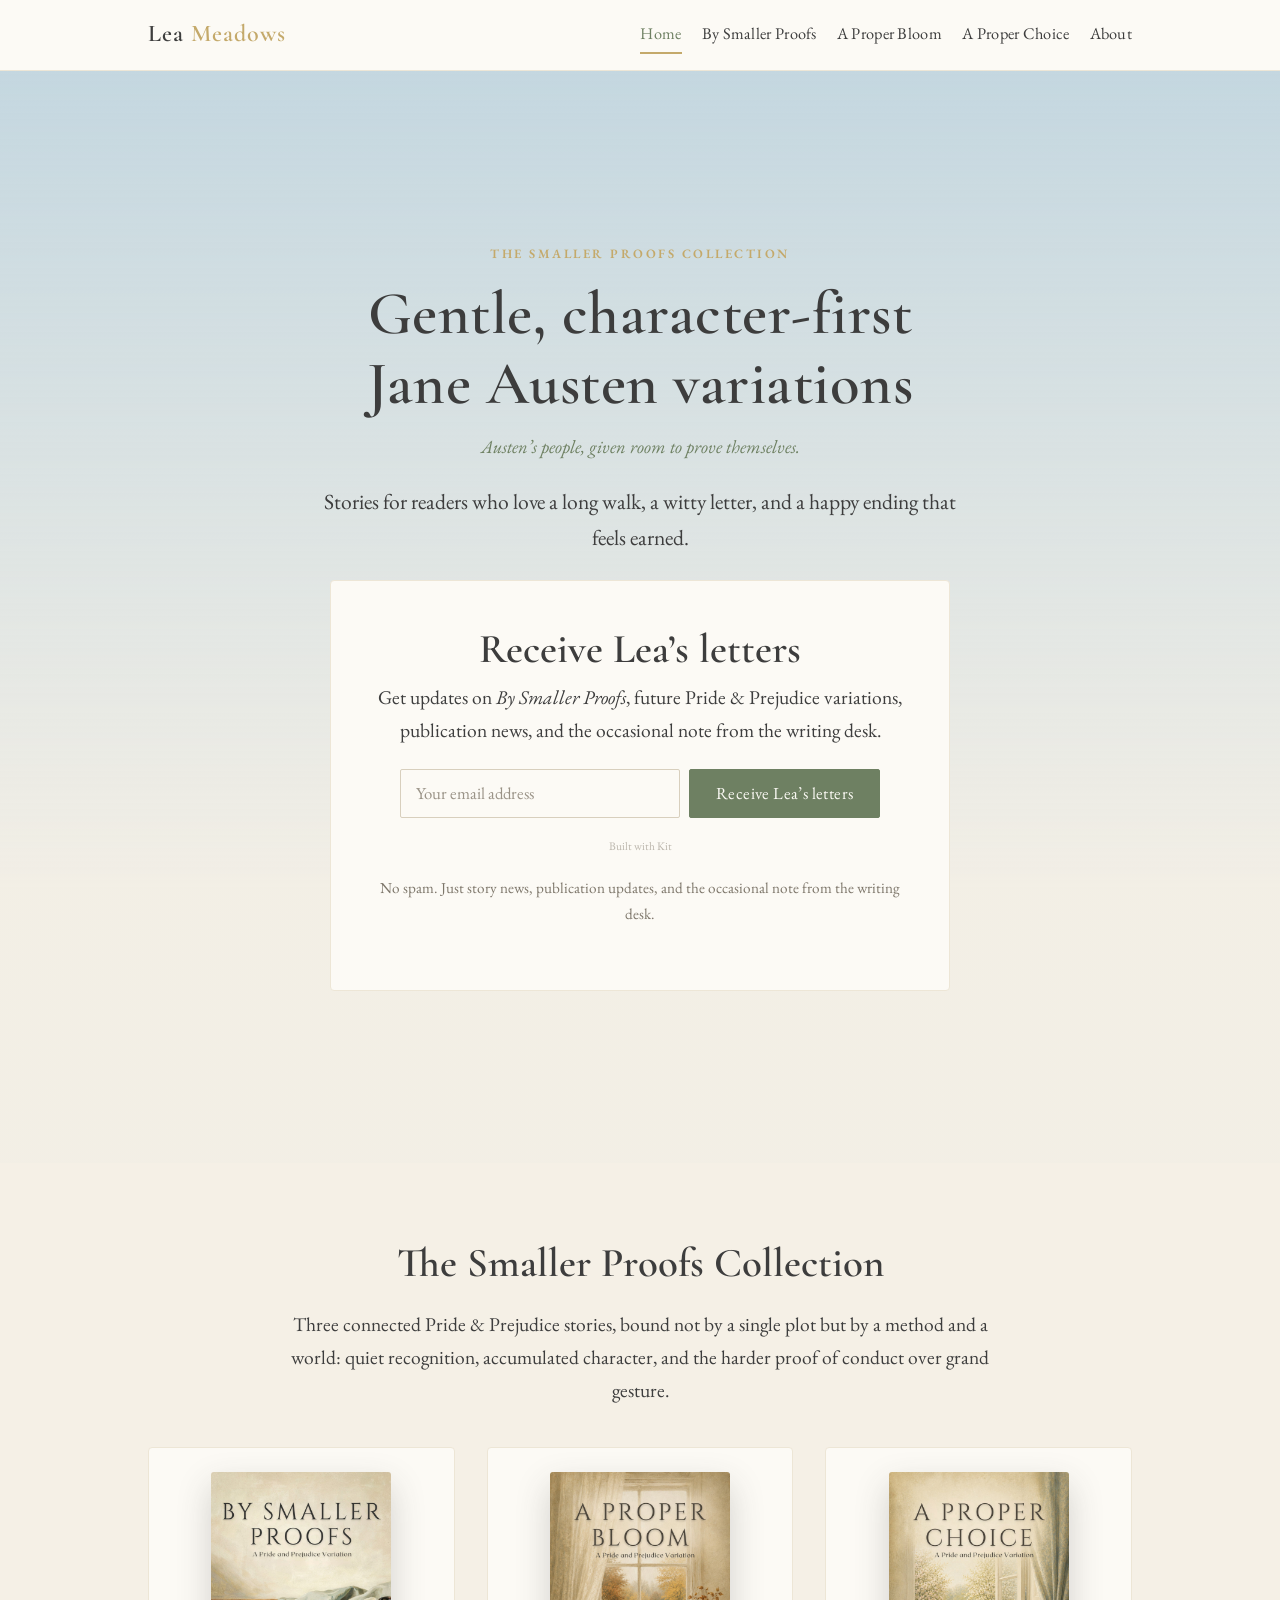
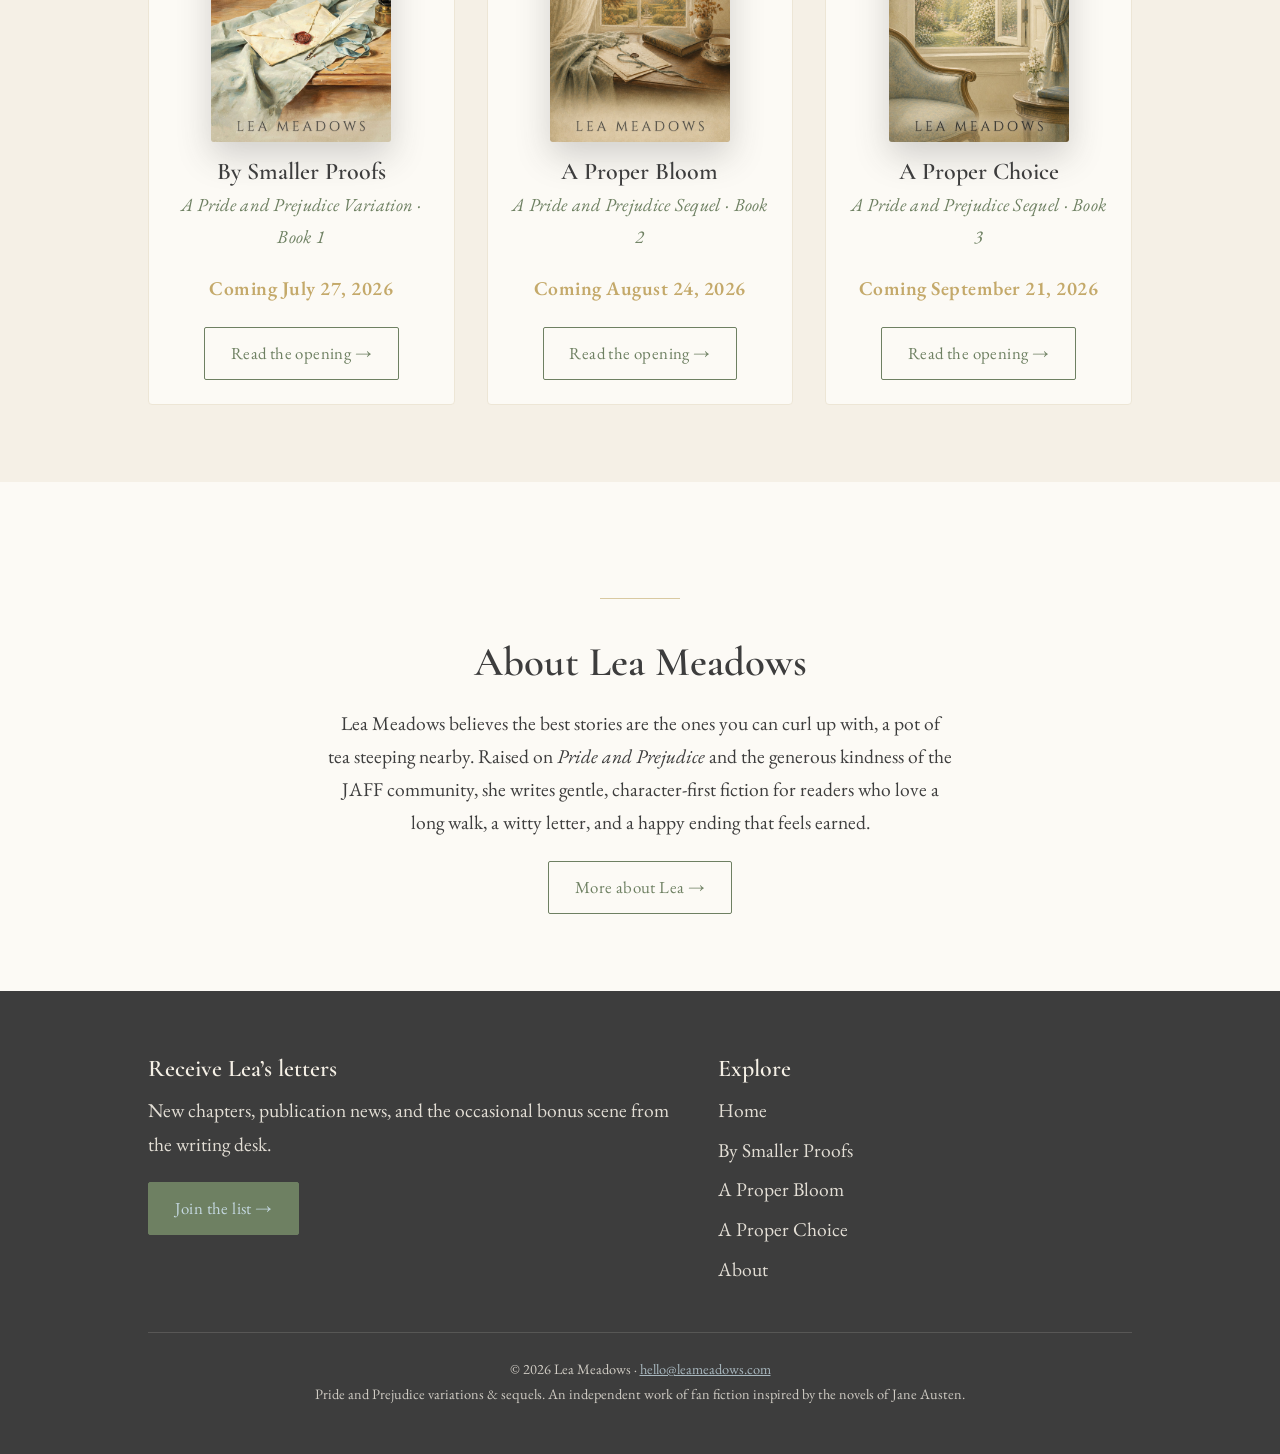
==== index.html @ 725ed4fb "Add files via upload" ====
<!DOCTYPE html>
<html lang="en">
<head>
  <meta charset="utf-8">
  <meta name="viewport" content="width=device-width, initial-scale=1">
  <title>Lea Meadows — Gentle Jane Austen Variations</title>
  <meta name="description" content="Lea Meadows writes gentle, character-first Pride &amp; Prejudice variations. The Smaller Proofs Collection. Join the readers' list for publication news.">
  <link rel="preconnect" href="https://fonts.googleapis.com">
  <link rel="preconnect" href="https://fonts.gstatic.com" crossorigin>
  <link href="https://fonts.googleapis.com/css2?family=Cormorant+Garamond:ital,wght@0,500;0,600;1,500&family=EB+Garamond:ital,wght@0,400;0,600;1,400&display=swap" rel="stylesheet">
  <link rel="stylesheet" href="css/style.css">
</head>
<body>

  <!-- ===== HEADER (same on every page) ===== -->
  <header class="site-header">
    <nav class="nav">
      <a class="brand-mark" href="index.html">Lea <span>Meadows</span></a>
      <div class="nav-links">
        <a href="index.html" aria-current="page">Home</a>
        <a href="by-smaller-proofs.html">By Smaller Proofs</a>
        <a href="a-proper-bloom.html">A Proper Bloom</a>
        <a href="a-proper-choice.html">A Proper Choice</a>
        <a href="about.html">About</a>
      </div>
    </nav>
  </header>

  <!-- ===== HERO + NEWSLETTER SIGNUP ===== -->
  <section class="hero">
    <div class="wrap">
      <p class="series-label">The Smaller Proofs Collection</p>
      <h1>Gentle, character-first<br>Jane Austen variations</h1>
      <p class="tagline">Austen&rsquo;s people, given room to prove themselves.</p>
      <p class="lede">Stories for readers who love a long walk, a witty letter, and a happy ending that feels earned.</p>

      <div class="signup" id="join">
        <h2>Receive Lea&rsquo;s letters</h2>
        <p>Get updates on <em>By Smaller Proofs</em>, future Pride &amp; Prejudice variations, publication news, and the occasional note from the writing desk.</p>

        <!-- ===== KIT SIGNUP FORM =====
             This loads your real Kit form (email field + button).
             To swap to a different Kit form later, change the two
             "fcd87c6b3b" values below to your new form's ID. -->
        <form action="https://app.kit.com/forms/9603791/subscriptions"
              class="seva-form formkit-form lea-form" method="post"
              data-sv-form="9603791" data-uid="089a5491f1" data-format="inline" data-version="5"
              data-options="{&quot;settings&quot;:{&quot;after_subscribe&quot;:{&quot;action&quot;:&quot;message&quot;,&quot;success_message&quot;:&quot;Success! Now check your email to confirm your subscription.&quot;,&quot;redirect_url&quot;:&quot;&quot;},&quot;recaptcha&quot;:{&quot;enabled&quot;:false}},&quot;version&quot;:&quot;5&quot;}">
          <ul class="formkit-alert formkit-alert-error" data-element="errors" data-group="alert"></ul>
          <div class="lea-form-row" data-element="fields" data-stacked="false">
            <input class="lea-input formkit-input" name="email_address" aria-label="Email address" placeholder="Your email address" required type="email">
            <button data-element="submit" class="btn btn-primary lea-submit">
              <div class="formkit-spinner"><div></div><div></div><div></div></div>
              <span>Receive Lea&rsquo;s letters</span>
            </button>
          </div>
          <div class="formkit-powered-by-convertkit-container">
            <a href="https://kit.com/features/forms?utm_campaign=poweredby&amp;utm_content=form&amp;utm_medium=referral&amp;utm_source=dynamic" data-element="powered-by" class="formkit-powered-by-convertkit" data-variant="dark" target="_blank" rel="nofollow noopener">Built with Kit</a>
          </div>
        </form>

        <p class="signup-fallback small">
          No spam. Just story news, publication updates, and the occasional note from the writing desk.
        </p>
      </div>
    </div>
  </section>

  <!-- ===== THE BOOKS ===== -->
  <section>
    <div class="wrap center">
      <h2>The Smaller Proofs Collection</h2>
      <p class="narrow" style="margin:0 auto 2.5rem;">Three connected Pride &amp; Prejudice stories, bound not by a single plot but by a method and a world: quiet recognition, accumulated character, and the harder proof of conduct over grand gesture.</p>

      <div class="book-grid">

        <!-- Book 1 -->
        <article class="book-card">
          <img class="cover" src="images/by-smaller-proofs.jpg" alt="By Smaller Proofs cover">
          <h3>By Smaller Proofs</h3>
          <p class="subtitle">A Pride and Prejudice Variation &middot; Book 1</p>
          <p class="pub-status">Coming July 27, 2026</p>
          <a class="btn btn-outline" href="by-smaller-proofs.html">Read the opening &rarr;</a>
        </article>

        <!-- Book 2 -->
        <article class="book-card">
          <img class="cover" src="images/a-proper-bloom.jpg" alt="A Proper Bloom cover">
          <h3>A Proper Bloom</h3>
          <p class="subtitle">A Pride and Prejudice Sequel &middot; Book 2</p>
          <p class="pub-status">Coming August 24, 2026</p>
          <a class="btn btn-outline" href="a-proper-bloom.html">Read the opening &rarr;</a>
        </article>

        <!-- Book 3 -->
        <article class="book-card">
          <img class="cover" src="images/a-proper-choice.jpg" alt="A Proper Choice cover">
          <h3>A Proper Choice</h3>
          <p class="subtitle">A Pride and Prejudice Sequel &middot; Book 3</p>
          <p class="pub-status">Coming September 21, 2026</p>
          <a class="btn btn-outline" href="a-proper-choice.html">Read the opening &rarr;</a>
        </article>

      </div>
    </div>
  </section>

  <!-- ===== ABOUT TEASER ===== -->
  <section style="background:var(--white);">
    <div class="wrap narrow center">
      <hr class="rule">
      <h2>About Lea Meadows</h2>
      <p>Lea Meadows believes the best stories are the ones you can curl up with, a pot of tea steeping nearby. Raised on <em>Pride and Prejudice</em> and the generous kindness of the JAFF community, she writes gentle, character-first fiction for readers who love a long walk, a witty letter, and a happy ending that feels earned.</p>
      <a class="btn btn-outline" href="about.html">More about Lea &rarr;</a>
    </div>
  </section>

  <!-- ===== FOOTER (same on every page) ===== -->
  <footer class="site-footer">
    <div class="wrap">
      <div class="footer-grid">
        <div class="footer-signup">
          <h3 style="color:var(--cream);">Receive Lea&rsquo;s letters</h3>
          <p style="opacity:0.9;">New chapters, publication news, and the occasional bonus scene from the writing desk.</p>
          <a class="btn btn-primary" href="#join">Join the list &rarr;</a>
        </div>
        <nav class="footer-nav" aria-label="Footer">
          <h3 style="color:var(--cream);">Explore</h3>
          <a href="index.html">Home</a>
          <a href="by-smaller-proofs.html">By Smaller Proofs</a>
          <a href="a-proper-bloom.html">A Proper Bloom</a>
          <a href="a-proper-choice.html">A Proper Choice</a>
          <a href="about.html">About</a>
        </nav>
      </div>
      <div class="footer-base">
        <p>&copy; 2026 Lea Meadows &middot; <a href="mailto:hello@leameadows.com">hello@leameadows.com</a><br>
        Pride and Prejudice variations &amp; sequels. An independent work of fan fiction inspired by the novels of Jane Austen.</p>
      </div>
    </div>
  </footer>

  <!-- Kit form handler: lets the signup submit in-place and show the success message -->
  <script src="https://f.convertkit.com/ckjs/ck.5.js"></script>
</body>
</html>
---- css/style.css ----
/* ============================================================
   Lea Meadows — The Smaller Proofs Collection
   Brand stylesheet. Edit colours/fonts here once; every page
   updates. Palette + type come from the JAFF brand guide.
   ============================================================ */

:root {
  --pale-blue:  #C4D7E0;
  --cream:      #F5F0E6;
  --cream-deep: #EDE6D6;
  --sage:       #8B9E7E;
  --sage-dark:  #6E8062;
  --gold:       #C4A96A;
  --charcoal:   #3D3D3D;
  --rose:       #C9A0A0;
  --white:      #FCFAF5;

  --serif-display: "Cormorant Garamond", "EB Garamond", Georgia, serif;
  --serif-body:    "EB Garamond", Georgia, "Times New Roman", serif;

  --maxw: 1080px;
  --pad: clamp(1.25rem, 4vw, 3rem);
}

* { box-sizing: border-box; }

html { scroll-behavior: smooth; }

body {
  margin: 0;
  font-family: var(--serif-body);
  font-size: 1.22rem;
  line-height: 1.7;
  color: var(--charcoal);
  background: var(--cream);
  -webkit-font-smoothing: antialiased;
}

/* ---------- Typography ---------- */
h1, h2, h3 {
  font-family: var(--serif-display);
  font-weight: 600;
  line-height: 1.15;
  color: var(--charcoal);
  margin: 0 0 0.5em;
}
h1 { font-size: clamp(2.4rem, 5vw, 3.8rem); letter-spacing: 0.5px; }
h2 { font-size: clamp(1.8rem, 3.2vw, 2.6rem); }
h3 { font-size: 1.5rem; }

p { margin: 0 0 1.1em; }

a { color: var(--sage-dark); }

.subtitle {
  font-style: italic;
  font-size: 1.15rem;
  color: var(--sage-dark);
  letter-spacing: 0.3px;
}
.series-label {
  text-transform: uppercase;
  letter-spacing: 2.5px;
  font-size: 0.8rem;
  color: var(--gold);
  font-family: var(--serif-body);
  font-weight: 600;
}

/* ---------- Layout helpers ---------- */
.wrap { max-width: var(--maxw); margin: 0 auto; padding-left: var(--pad); padding-right: var(--pad); }
.narrow { max-width: 720px; }
section { padding: clamp(2.5rem, 6vw, 5rem) 0; }
.center { text-align: center; }
hr.rule { border: 0; border-top: 1px solid var(--gold); max-width: 80px; margin: 2.5rem auto; opacity: 0.6; }

/* ---------- Header / nav ---------- */
.site-header {
  background: var(--white);
  border-bottom: 1px solid var(--cream-deep);
  position: sticky; top: 0; z-index: 50;
}
.nav {
  display: flex; align-items: center; justify-content: space-between;
  flex-wrap: wrap; gap: 0.5rem 1.5rem;
  max-width: var(--maxw); margin: 0 auto;
  padding: 0.9rem var(--pad);
}
.brand-mark {
  font-family: var(--serif-display);
  font-size: 1.5rem; font-weight: 600; letter-spacing: 1px;
  color: var(--charcoal); text-decoration: none; white-space: nowrap;
}
.brand-mark span { color: var(--gold); }
.nav-links { display: flex; flex-wrap: wrap; gap: 0.25rem 1.25rem; align-items: center; }
.nav-links a {
  color: var(--charcoal); text-decoration: none;
  font-size: 1.02rem; letter-spacing: 0.3px;
  padding: 0.25rem 0; border-bottom: 2px solid transparent;
}
.nav-links a:hover, .nav-links a[aria-current="page"] {
  border-bottom-color: var(--gold); color: var(--sage-dark);
}

/* ---------- Hero ---------- */
.hero {
  background:
    linear-gradient(180deg, rgba(196,215,224,0.45), rgba(245,240,230,0.95) 75%),
    var(--pale-blue);
  text-align: center;
}
.hero .wrap { padding-top: clamp(3rem, 8vw, 6rem); padding-bottom: clamp(3rem, 8vw, 6rem); }
.hero h1 { margin-bottom: 0.2em; }
.lede { font-size: 1.35rem; max-width: 640px; margin: 0 auto 1.5rem; }
.tagline { font-style: italic; color: var(--sage-dark); font-size: 1.15rem; }

/* ---------- Buttons ---------- */
.btn {
  display: inline-block; cursor: pointer;
  font-family: var(--serif-body); font-size: 1.05rem; letter-spacing: 0.4px;
  padding: 0.7rem 1.6rem; border-radius: 2px; text-decoration: none;
  border: 1.5px solid var(--sage-dark);
  transition: all 0.15s ease;
}
.btn-primary { background: var(--sage-dark); color: var(--white); }
.btn-primary:hover { background: var(--charcoal); border-color: var(--charcoal); }
.btn-outline { background: transparent; color: var(--sage-dark); }
.btn-outline:hover { background: var(--sage-dark); color: var(--white); }
.btn-disabled {
  background: var(--cream-deep); color: #9a9387; border-color: #d8cfbd;
  cursor: default; pointer-events: none;
}

/* ---------- Newsletter signup block ---------- */
.signup {
  background: var(--white);
  border: 1px solid var(--cream-deep);
  border-radius: 4px;
  padding: clamp(1.8rem, 4vw, 2.8rem);
  max-width: 620px; margin: 0 auto; text-align: center;
}
.signup h2 { margin-bottom: 0.2em; }
.signup .small { font-size: 0.95rem; color: #7d766a; margin-top: 1rem; }
.signup-fallback { font-size: 0.98rem; }

/* ---------- Custom-styled Kit form (posts straight into Kit) ---------- */
.lea-form { max-width: 480px; margin: 1.25rem auto 0.4rem; text-align: left; }
.lea-form-row { display: flex; gap: 0.6rem; flex-wrap: wrap; }
.lea-input {
  flex: 1 1 230px; font-family: var(--serif-body); font-size: 1.05rem;
  padding: 0.72rem 0.95rem; border: 1.5px solid #d8cfbd; border-radius: 2px;
  background: var(--white); color: var(--charcoal); line-height: 1.4;
}
.lea-input::placeholder { color: #9a9387; }
.lea-input:focus { outline: none; border-color: var(--sage-dark); }
.lea-submit { flex: 0 0 auto; cursor: pointer; }
/* error + success messages Kit injects */
.formkit-alert { list-style: none; margin: 0 0 0.8rem; padding: 0.6rem 0.85rem; border-radius: 2px; font-size: 0.98rem; }
.formkit-alert:empty { display: none; }
.formkit-alert-error { color: #b3402a; background: #fbeae5; border: 1px solid #e9b9ab; }
.formkit-alert-success { color: var(--sage-dark); background: #eef2ea; border: 1px solid #cdd8c4; text-align: center; }
.lea-form .formkit-spinner { display: none; }
.formkit-powered-by-convertkit-container { margin: 0.6rem 0 0; text-align: center; }
.formkit-powered-by-convertkit { font-size: 0.72rem; color: #9a9387; text-decoration: none; opacity: 0.65; }
.formkit-powered-by-convertkit:hover { opacity: 1; }

/* ---------- Book layout ---------- */
.book-hero { display: grid; grid-template-columns: 300px 1fr; gap: clamp(1.5rem, 4vw, 3rem); align-items: start; }
@media (max-width: 720px) { .book-hero { grid-template-columns: 1fr; justify-items: center; text-align: center; } }

.cover {
  width: 300px; max-width: 100%; aspect-ratio: 2 / 3;
  border-radius: 3px; box-shadow: 0 14px 34px rgba(61,61,61,0.22);
  object-fit: cover; background: var(--pale-blue); display: block;
}
/* placeholder cover when no image yet */
.cover-placeholder {
  width: 300px; max-width: 100%; aspect-ratio: 2 / 3;
  border-radius: 3px; box-shadow: 0 14px 34px rgba(61,61,61,0.18);
  background: linear-gradient(160deg, var(--pale-blue), var(--cream) 60%, var(--sage) 140%);
  display: flex; flex-direction: column; align-items: center; justify-content: center;
  text-align: center; padding: 1.5rem; color: var(--charcoal);
}
.cover-placeholder .cp-title { font-family: var(--serif-display); font-size: 1.7rem; line-height: 1.1; }
.cover-placeholder .cp-sub { font-style: italic; font-size: 0.95rem; margin-top: 0.6rem; color: var(--sage-dark); }
.cover-placeholder .cp-author { letter-spacing: 1.5px; font-size: 0.85rem; margin-top: auto; text-transform: uppercase; }

.pub-status { color: var(--gold); font-weight: 600; letter-spacing: 0.5px; }

/* retailer buttons row */
.buy-row { display: flex; flex-wrap: wrap; gap: 0.7rem; margin: 1.2rem 0; }

/* book cards grid (home) */
.book-grid { display: grid; grid-template-columns: repeat(auto-fit, minmax(240px, 1fr)); gap: 2rem; }
.book-card {
  background: var(--white); border: 1px solid var(--cream-deep); border-radius: 4px;
  padding: 1.5rem; text-align: center; display: flex; flex-direction: column; align-items: center;
}
.book-card .cover, .book-card .cover-placeholder { width: 180px; margin-bottom: 1rem; }
.book-card h3 { margin-bottom: 0.15em; }

/* ---------- Chapter reading ---------- */
.chapter-nav { display: flex; flex-wrap: wrap; gap: 0.5rem 1.5rem; margin: 1.5rem 0; font-size: 1.05rem; }
.reading { max-width: 680px; margin: 0 auto; }
.reading h2 { text-align: center; margin-top: 2.5rem; }
.reading article p:first-of-type::first-letter {
  font-family: var(--serif-display); font-size: 3.2rem; line-height: 0.8;
  float: left; padding: 0.1em 0.1em 0 0; color: var(--sage-dark);
}
.chapter-break { text-align: center; color: var(--gold); letter-spacing: 4px; margin: 2.5rem 0; }

/* ---------- About ---------- */
.about-grid { display: grid; grid-template-columns: 260px 1fr; gap: clamp(1.5rem, 4vw, 3rem); align-items: start; }
@media (max-width: 700px) { .about-grid { grid-template-columns: 1fr; justify-items: center; text-align: center; } }
.portrait {
  width: 260px; max-width: 100%; aspect-ratio: 3 / 4; object-fit: cover; object-position: 50% 22%;
  border-radius: 4px; box-shadow: 0 12px 30px rgba(61,61,61,0.2); background: var(--pale-blue);
}
/* shown only if the headshot file isn't added yet */
.portrait-ph {
  display: flex; align-items: center; justify-content: center; text-align: center;
  font-family: var(--serif-display); font-size: 1.5rem; color: var(--charcoal);
  background: linear-gradient(160deg, var(--pale-blue), var(--cream) 70%);
  padding: 1rem;
}

/* ---------- Footer ---------- */
.site-footer {
  background: var(--charcoal); color: var(--cream);
  padding: clamp(2.5rem, 5vw, 4rem) 0 2rem;
}
.site-footer a { color: var(--pale-blue); }
.footer-grid { display: grid; grid-template-columns: 1.3fr 1fr; gap: 2rem; }
@media (max-width: 640px) { .footer-grid { grid-template-columns: 1fr; } }
.footer-signup .kit-embed { margin-top: 0.75rem; }
.footer-nav a { display: block; color: var(--cream); text-decoration: none; margin-bottom: 0.4rem; opacity: 0.9; }
.footer-nav a:hover { opacity: 1; text-decoration: underline; }
.footer-base { border-top: 1px solid rgba(245,240,230,0.18); margin-top: 2.5rem; padding-top: 1.5rem; font-size: 0.9rem; opacity: 0.8; text-align: center; }
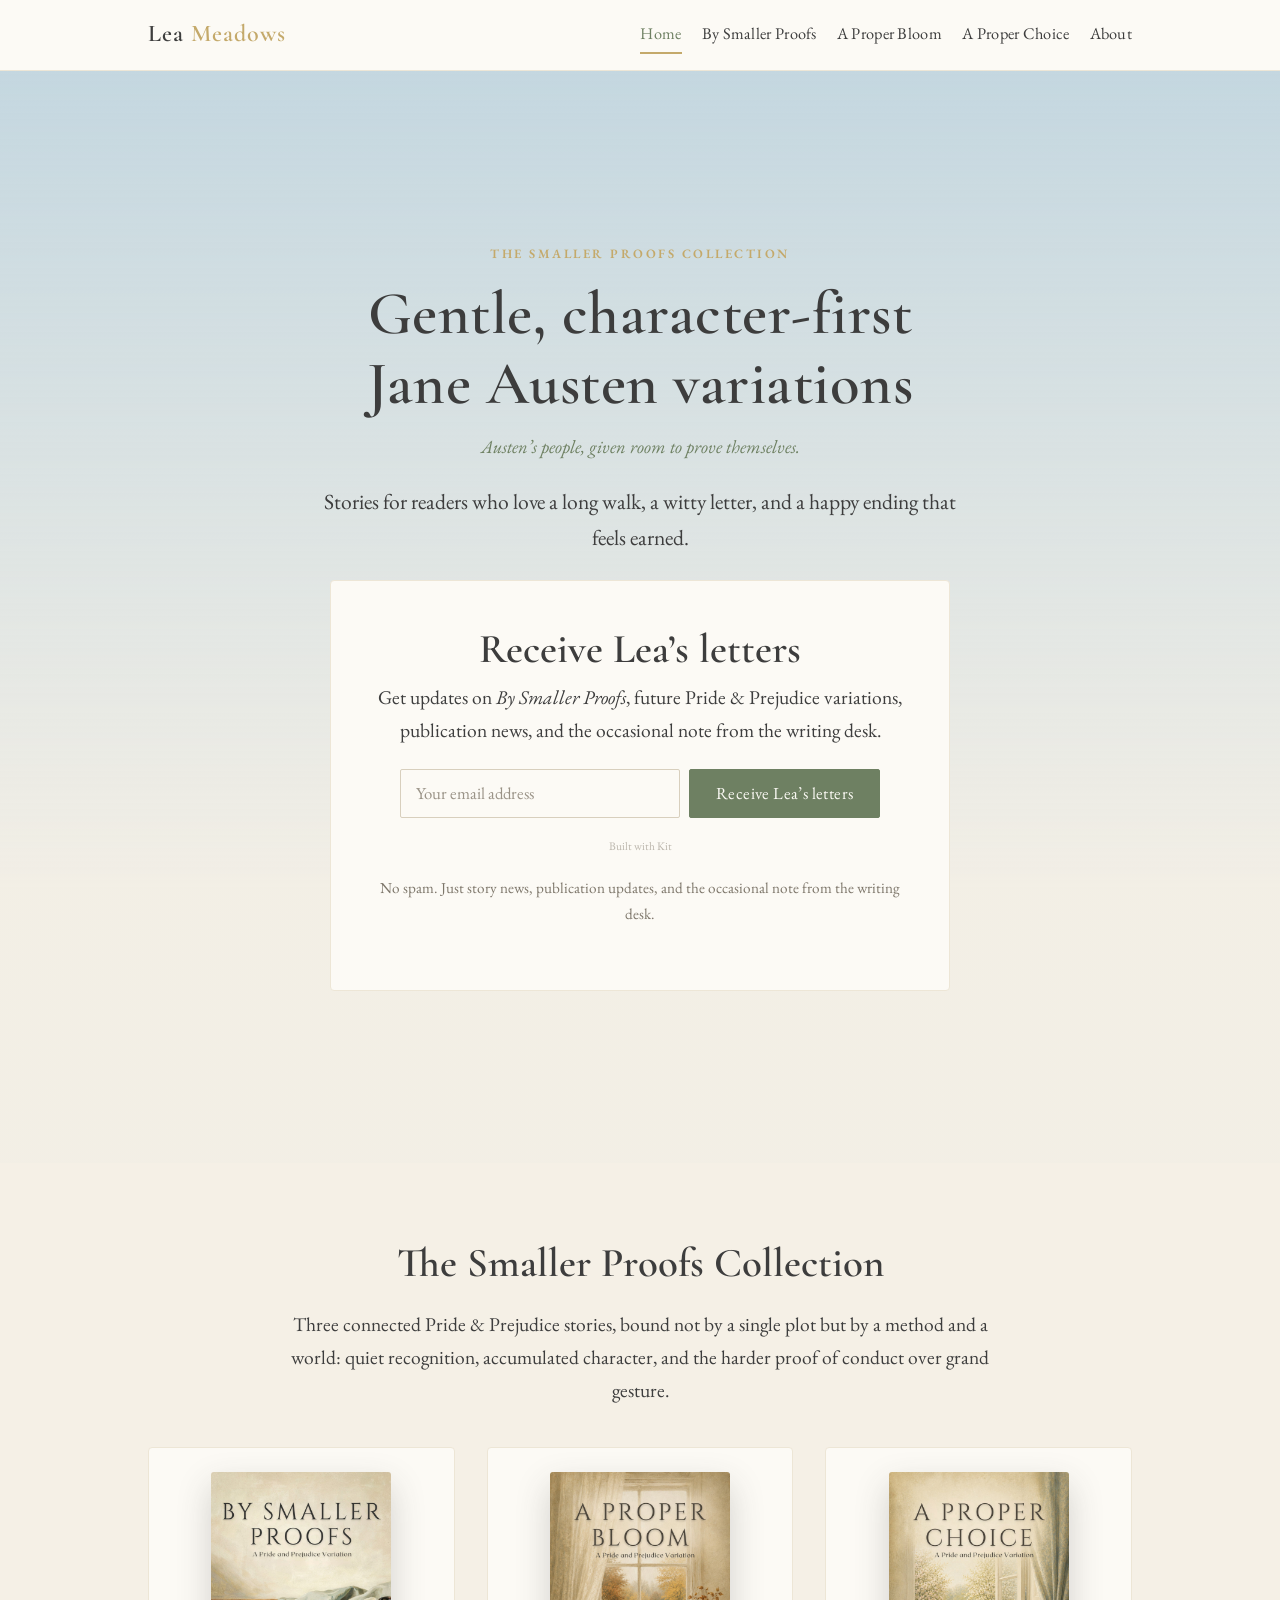
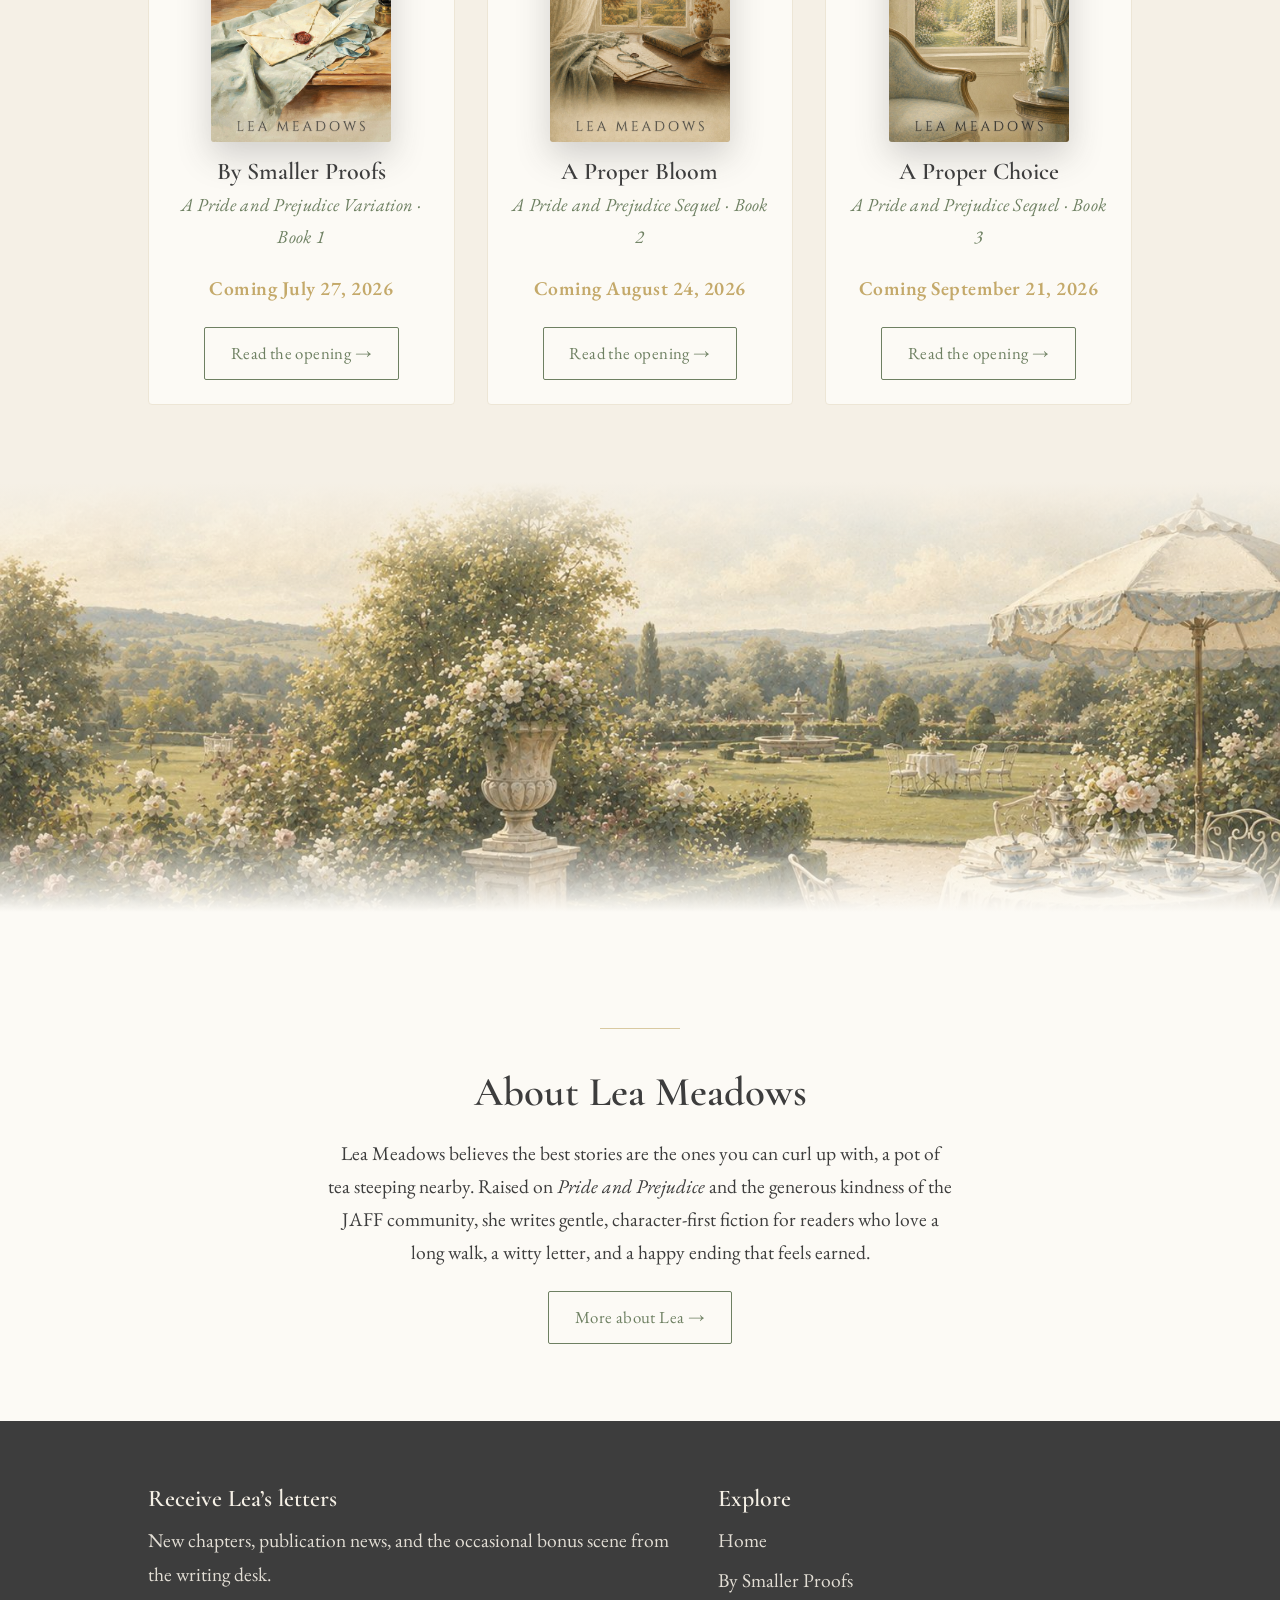
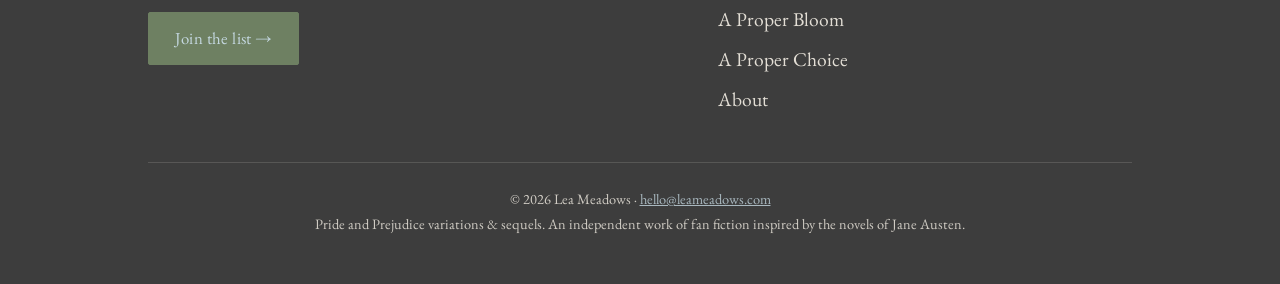
==== commit 464297f6: "new index image, chapters" ====
--- a/index.html
+++ b/index.html
@@ -105,6 +105,9 @@
     </div>
   </section>
 
+  <!-- ===== ATMOSPHERIC BAND ===== -->
+  <section class="home-band" role="img" aria-label="An English garden laid for tea"></section>
+
   <!-- ===== ABOUT TEASER ===== -->
   <section style="background:var(--white);">
     <div class="wrap narrow center">
--- a/css/style.css
+++ b/css/style.css
@@ -236,3 +236,19 @@
 .footer-nav a { display: block; color: var(--cream); text-decoration: none; margin-bottom: 0.4rem; opacity: 0.9; }
 .footer-nav a:hover { opacity: 1; text-decoration: underline; }
 .footer-base { border-top: 1px solid rgba(245,240,230,0.18); margin-top: 2.5rem; padding-top: 1.5rem; font-size: 0.9rem; opacity: 0.8; text-align: center; }
+
+/* ---------- Home atmospheric band ---------- */
+.home-band {
+  position: relative;
+  height: clamp(240px, 36vw, 430px);
+  background-image: url("../images/home-band.jpg");
+  background-size: cover;
+  background-position: center 42%;
+}
+.home-band::after {
+  content: "";
+  position: absolute; inset: 0;
+  background:
+    linear-gradient(to bottom, var(--cream) 0%, rgba(245,240,230,0) 20%, rgba(245,240,230,0) 80%, var(--white) 100%),
+    rgba(245,240,230,0.16);
+}
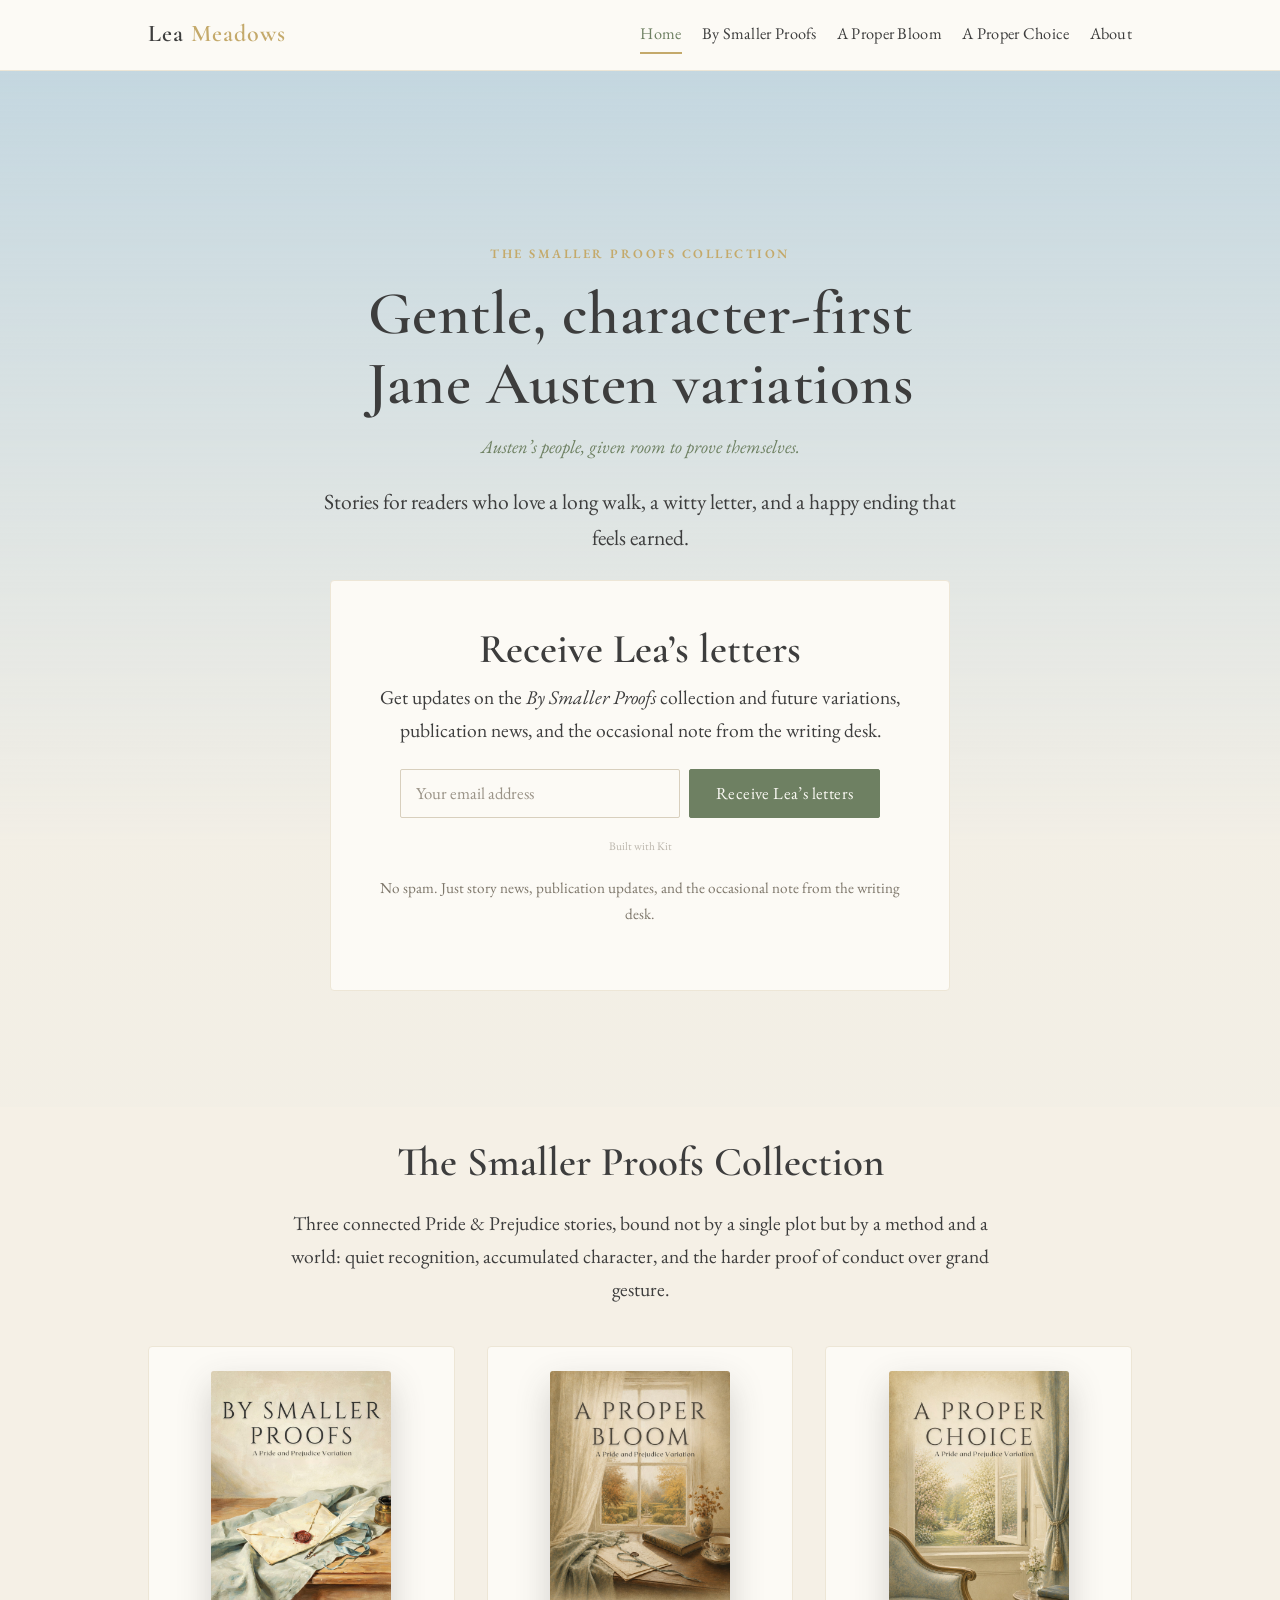
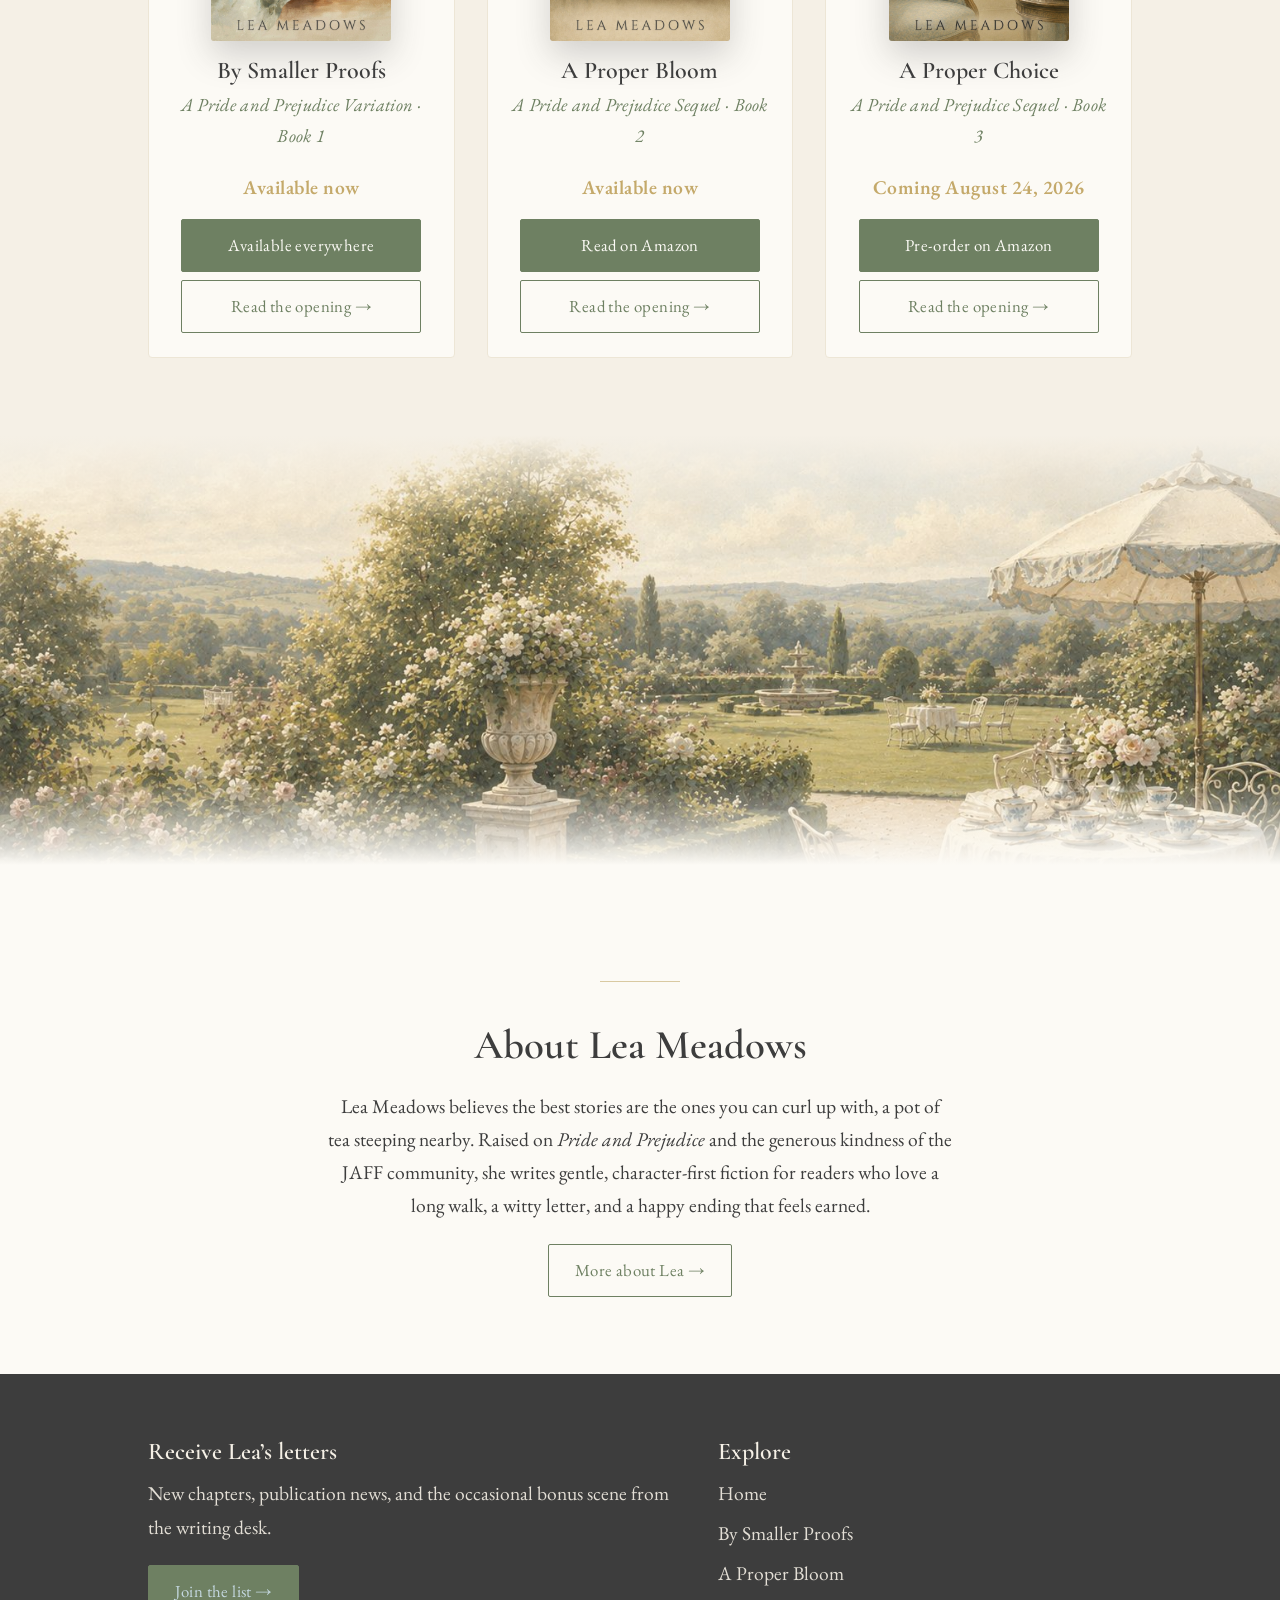
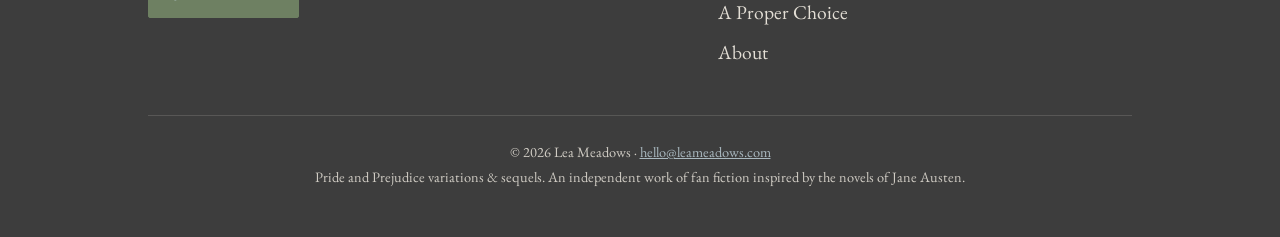
==== commit 5b321436: "updating to show Proper Choice is orderable" ====
--- a/index.html
+++ b/index.html
@@ -9,6 +9,9 @@
   <link rel="preconnect" href="https://fonts.gstatic.com" crossorigin>
   <link href="https://fonts.googleapis.com/css2?family=Cormorant+Garamond:ital,wght@0,500;0,600;1,500&family=EB+Garamond:ital,wght@0,400;0,600;1,400&display=swap" rel="stylesheet">
   <link rel="stylesheet" href="css/style.css">
+  <link rel="icon" href="/favicon.ico" sizes="any">
+  <link rel="icon" type="image/svg+xml" href="/favicon.svg">
+  <link rel="apple-touch-icon" href="/apple-touch-icon.png">
 </head>
 <body>
 
@@ -36,7 +39,7 @@
 
       <div class="signup" id="join">
         <h2>Receive Lea&rsquo;s letters</h2>
-        <p>Get updates on <em>By Smaller Proofs</em>, future Pride &amp; Prejudice variations, publication news, and the occasional note from the writing desk.</p>
+        <p>Get updates on the <em>By Smaller Proofs</em> collection and future variations, publication news, and the occasional note from the writing desk.</p>
 
         <!-- ===== KIT SIGNUP FORM =====
              This loads your real Kit form (email field + button).
@@ -79,7 +82,8 @@
           <img class="cover" src="images/by-smaller-proofs.jpg" alt="By Smaller Proofs cover">
           <h3>By Smaller Proofs</h3>
           <p class="subtitle">A Pride and Prejudice Variation &middot; Book 1</p>
-          <p class="pub-status">Coming July 27, 2026</p>
+          <p class="pub-status">Available now</p>
+          <a class="btn btn-primary" href="https://books2read.com/by-smaller-proofs" target="_blank" rel="noopener">Available everywhere</a>
           <a class="btn btn-outline" href="by-smaller-proofs.html">Read the opening &rarr;</a>
         </article>
 
@@ -88,7 +92,8 @@
           <img class="cover" src="images/a-proper-bloom.jpg" alt="A Proper Bloom cover">
           <h3>A Proper Bloom</h3>
           <p class="subtitle">A Pride and Prejudice Sequel &middot; Book 2</p>
-          <p class="pub-status">Coming August 24, 2026</p>
+          <p class="pub-status">Available now</p>
+          <a class="btn btn-primary" href="https://amzn.to/4ga4e5H" target="_blank" rel="noopener">Read on Amazon</a>
           <a class="btn btn-outline" href="a-proper-bloom.html">Read the opening &rarr;</a>
         </article>
 
@@ -97,7 +102,8 @@
           <img class="cover" src="images/a-proper-choice.jpg" alt="A Proper Choice cover">
           <h3>A Proper Choice</h3>
           <p class="subtitle">A Pride and Prejudice Sequel &middot; Book 3</p>
-          <p class="pub-status">Coming September 21, 2026</p>
+          <p class="pub-status">Coming August 24, 2026</p>
+          <a class="btn btn-primary" href="https://amzn.to/4g9xhot" target="_blank" rel="noopener">Pre-order on Amazon</a>
           <a class="btn btn-outline" href="a-proper-choice.html">Read the opening &rarr;</a>
         </article>
 
--- a/css/style.css
+++ b/css/style.css
@@ -109,7 +109,8 @@
     var(--pale-blue);
   text-align: center;
 }
-.hero .wrap { padding-top: clamp(3rem, 8vw, 6rem); padding-bottom: clamp(3rem, 8vw, 6rem); }
+.hero .wrap { padding-top: clamp(3rem, 8vw, 6rem); padding-bottom: clamp(1.5rem, 4vw, 2.5rem); }
+.hero + section { padding-top: clamp(1.25rem, 3vw, 2rem); }  /* tighter gap under the signup */
 .hero h1 { margin-bottom: 0.2em; }
 .lede { font-size: 1.35rem; max-width: 640px; margin: 0 auto 1.5rem; }
 .tagline { font-style: italic; color: var(--sage-dark); font-size: 1.15rem; }
@@ -198,6 +199,30 @@
 }
 .book-card .cover, .book-card .cover-placeholder { width: 180px; margin-bottom: 1rem; }
 .book-card h3 { margin-bottom: 0.15em; }
+.book-card .pub-status { margin-bottom: 0.4rem; }
+.book-card .btn { margin-top: 0.5rem; width: 100%; max-width: 240px; }
+
+/* end-of-sample "keep reading" + next-in-series cross-sell */
+.keep-reading { max-width: 620px; margin: 0 auto 2.2rem; text-align: center; }
+.keep-reading .series-label { margin-bottom: 0.3rem; }
+.keep-reading h2 { margin: 0 0 0.4rem; }
+.keep-reading > p { margin: 0.4rem auto 0; max-width: 540px; }
+.keep-reading .btn { margin-top: 1.1rem; }
+.keep-reading .free-note { font-size: 0.98rem; color: #7d766a; font-style: italic; margin-top: 1.1rem; }
+.next-up {
+  display: flex; align-items: center; gap: 1.4rem;
+  background: var(--white); border: 1px solid var(--cream-deep); border-radius: 4px;
+  padding: 1.3rem 1.6rem; max-width: 560px; margin: 0 auto;
+}
+.next-up img { width: 80px; flex: 0 0 80px; height: auto; border-radius: 3px; box-shadow: 0 6px 16px rgba(61,61,61,0.20); }
+.next-up .next-body { text-align: left; }
+.next-up .series-label { margin-bottom: 0.2rem; }
+.next-up h3 { margin: 0 0 0.3rem; }
+.next-up .next-body > p { margin: 0 0 0.7rem; font-size: 1.02rem; color: #5f594e; }
+@media (max-width: 560px) {
+  .next-up { flex-direction: column; text-align: center; }
+  .next-up .next-body { text-align: center; }
+}
 
 /* ---------- Chapter reading ---------- */
 .chapter-nav { display: flex; flex-wrap: wrap; gap: 0.5rem 1.5rem; margin: 1.5rem 0; font-size: 1.05rem; }
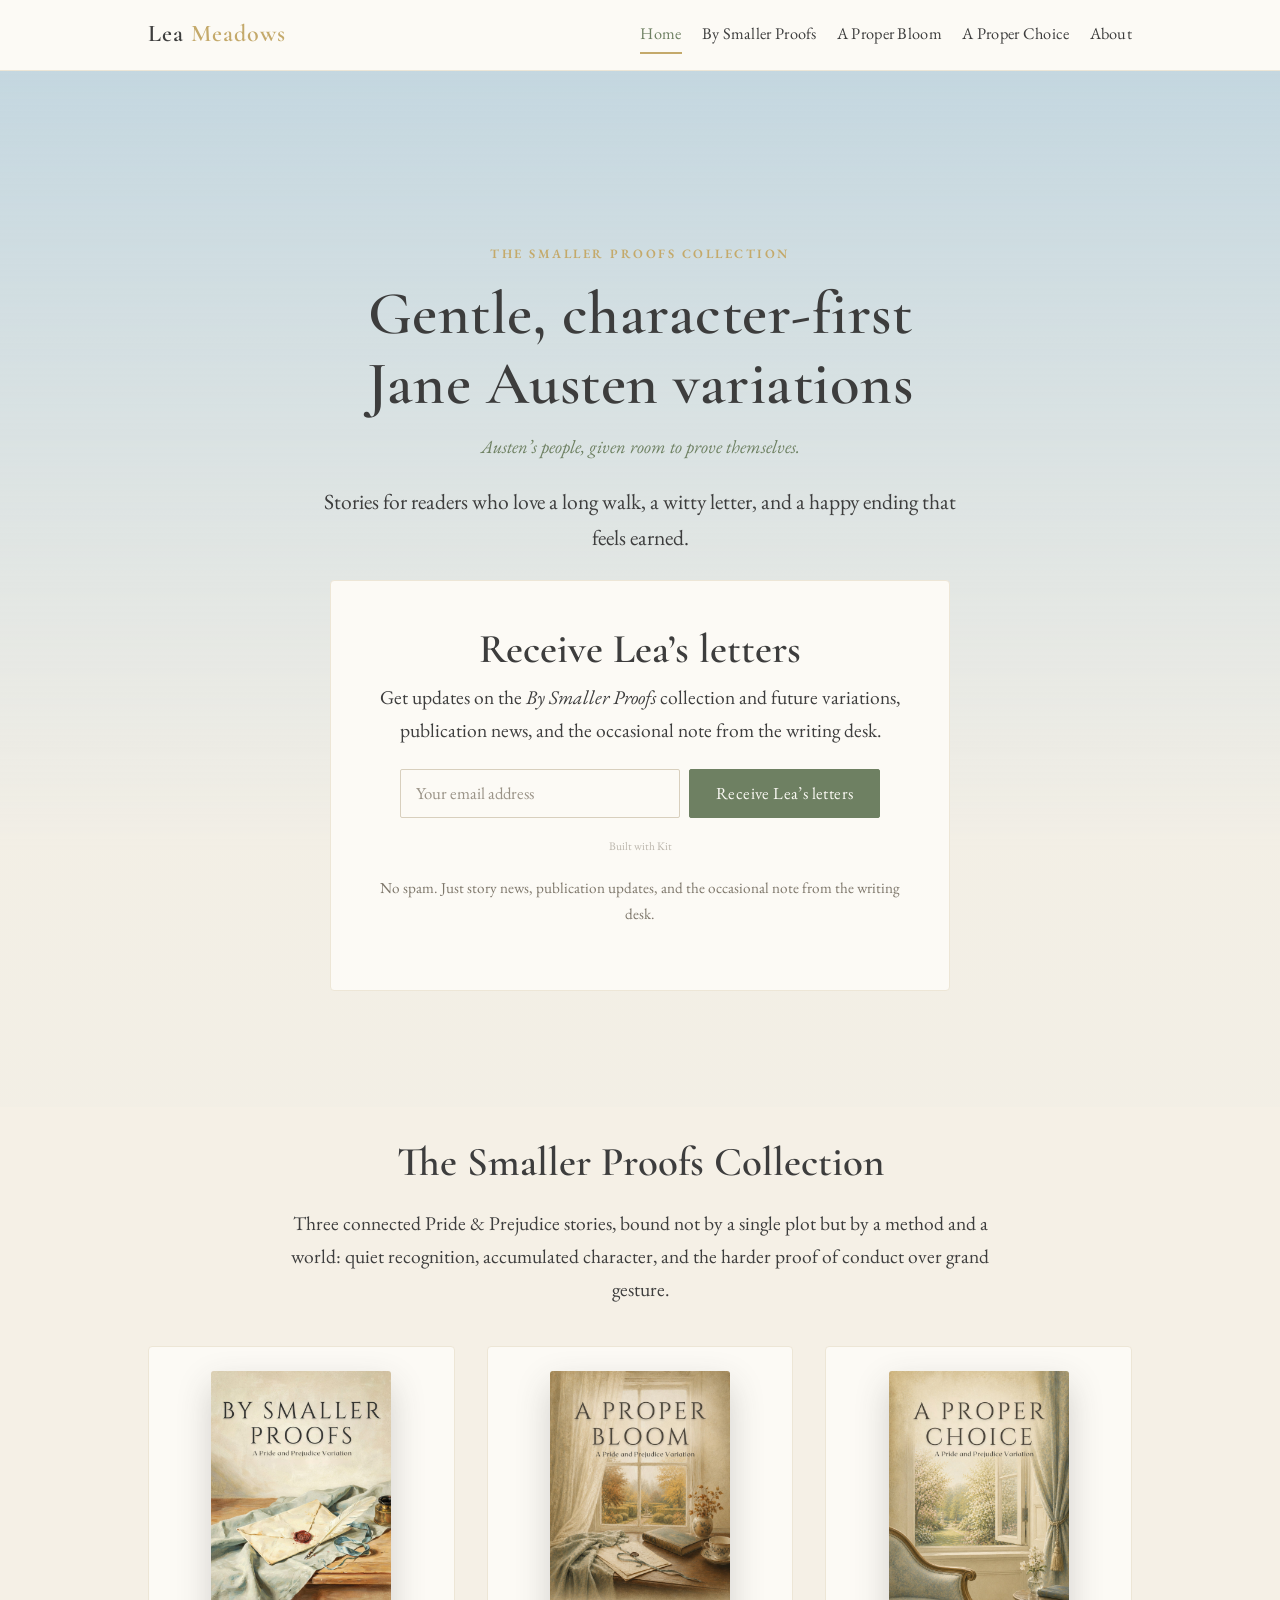
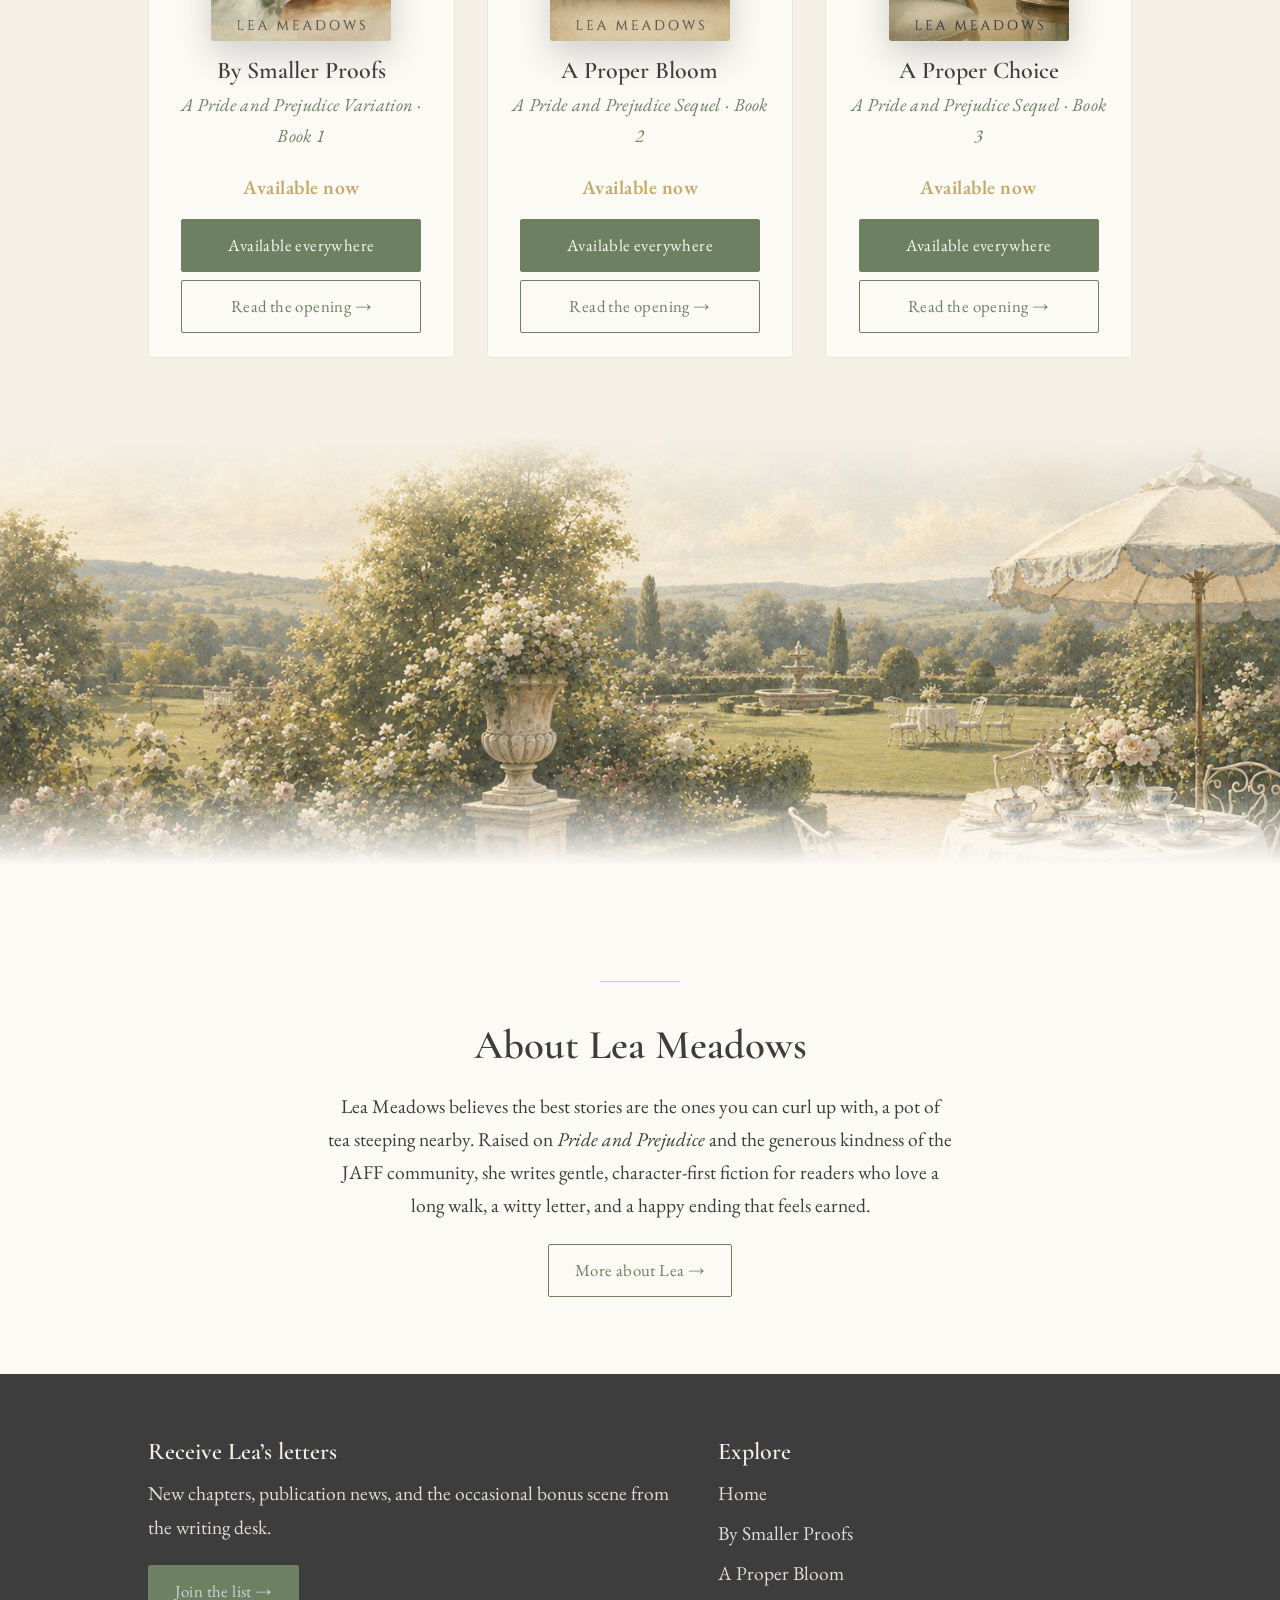
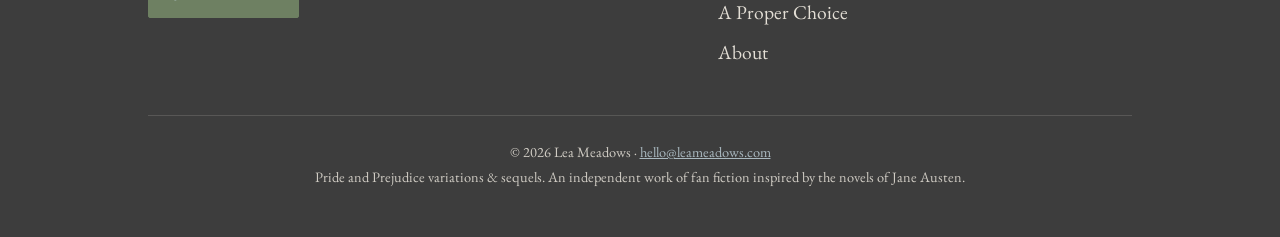
==== commit 5f79b7b7: "updating books to go wide" ====
--- a/index.html
+++ b/index.html
@@ -93,7 +93,7 @@
           <h3>A Proper Bloom</h3>
           <p class="subtitle">A Pride and Prejudice Sequel &middot; Book 2</p>
           <p class="pub-status">Available now</p>
-          <a class="btn btn-primary" href="https://amzn.to/4ga4e5H" target="_blank" rel="noopener">Read on Amazon</a>
+          <a class="btn btn-primary" href="https://books2read.com/a-proper-bloom" target="_blank" rel="noopener">Available everywhere</a>
           <a class="btn btn-outline" href="a-proper-bloom.html">Read the opening &rarr;</a>
         </article>
 
@@ -102,8 +102,8 @@
           <img class="cover" src="images/a-proper-choice.jpg" alt="A Proper Choice cover">
           <h3>A Proper Choice</h3>
           <p class="subtitle">A Pride and Prejudice Sequel &middot; Book 3</p>
-          <p class="pub-status">Coming August 24, 2026</p>
-          <a class="btn btn-primary" href="https://amzn.to/4g9xhot" target="_blank" rel="noopener">Pre-order on Amazon</a>
+          <p class="pub-status">Available now</p>
+          <a class="btn btn-primary" href="https://books2read.com/a-proper-choice" target="_blank" rel="noopener">Available everywhere</a>
           <a class="btn btn-outline" href="a-proper-choice.html">Read the opening &rarr;</a>
         </article>
 
